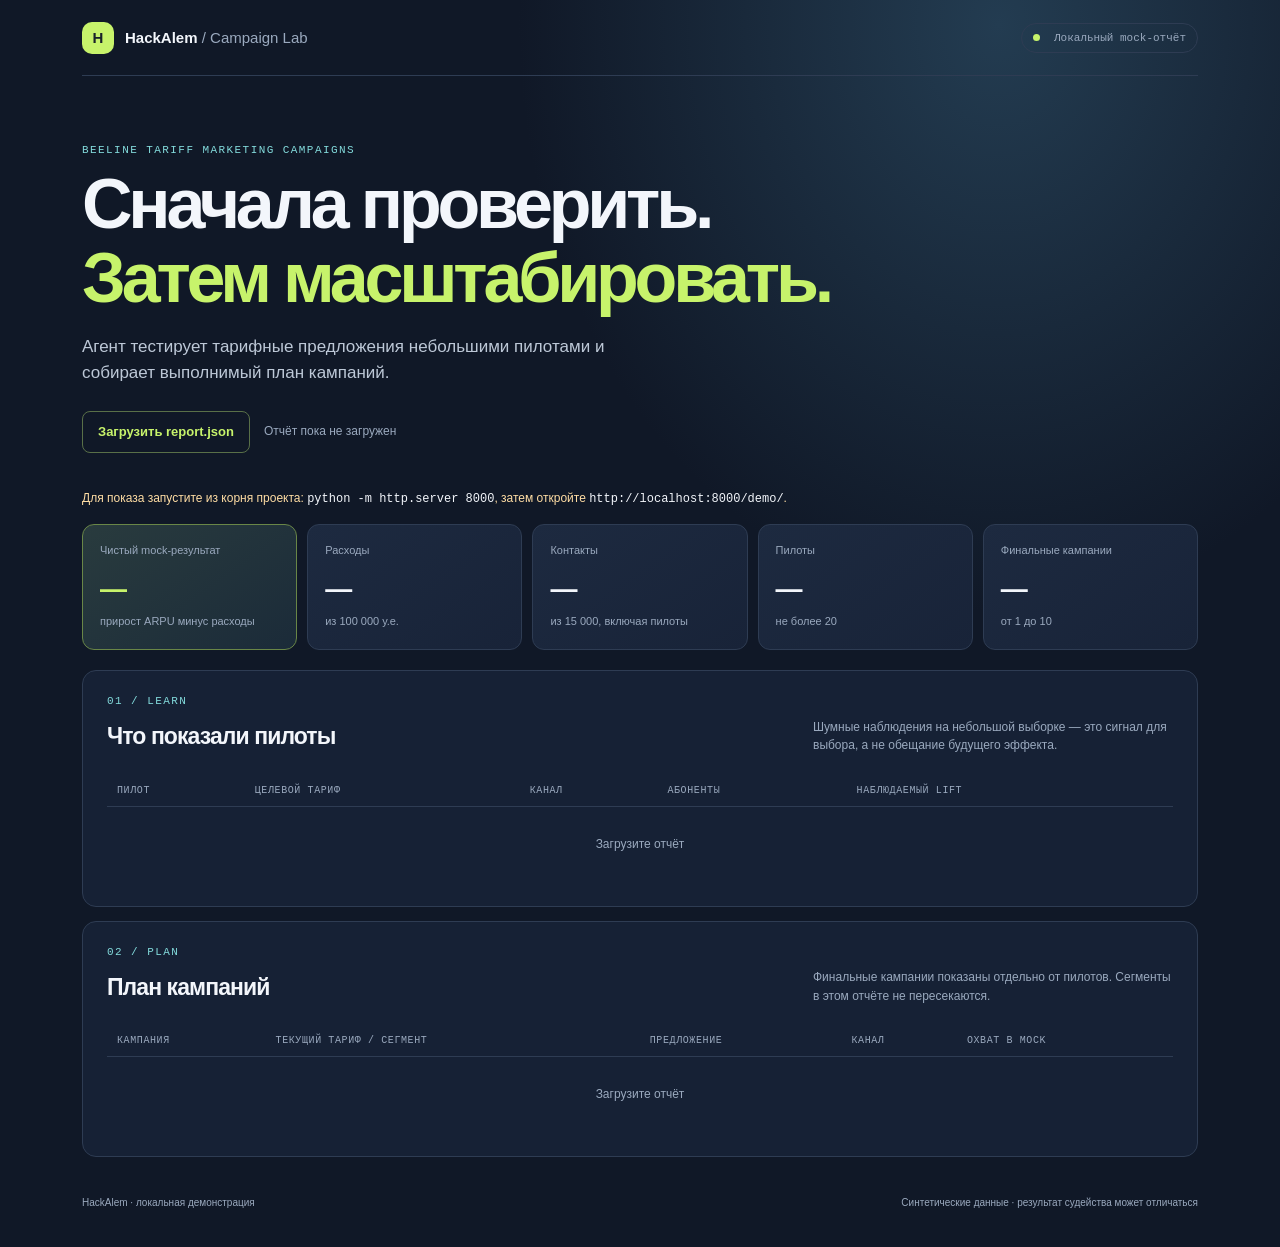
==== demo/index.html @ 5e417951 "docs: add partner validation demo and pitch" ====
<!doctype html>
<html lang="ru">
<head>
  <meta charset="utf-8">
  <meta name="viewport" content="width=device-width, initial-scale=1">
  <meta name="theme-color" content="#101827">
  <title>HackAlem · Tariff Campaign Demo</title>
  <link rel="stylesheet" href="style.css">
  <script src="app.js" defer></script>
</head>
<body>
  <main class="shell">
    <header class="topbar">
      <a class="brand" href="#top" aria-label="HackAlem demo home">
        <span class="brand-mark">H</span><span>HackAlem <span class="muted">/ Campaign Lab</span></span>
      </a>
      <span class="local-badge"><i></i> Локальный mock-отчёт</span>
    </header>

    <section class="intro" id="top">
      <p class="eyebrow">BEELINE TARIFF MARKETING CAMPAIGNS</p>
      <h1>Сначала проверить.<br><em>Затем масштабировать.</em></h1>
      <p class="lede">Агент тестирует тарифные предложения небольшими пилотами и собирает выполнимый план кампаний.</p>
      <div class="report-controls">
        <label class="file-button">Загрузить report.json<input id="report-file" type="file" accept="application/json,.json"></label>
        <span id="report-meta" class="muted">Загружаю artifacts/report.json…</span>
      </div>
    </section>

    <section id="notice" class="notice" role="status">Для показа запустите из корня проекта: <code>python -m http.server 8000</code>, затем откройте <code>http://localhost:8000/demo/</code>.</section>

    <section class="metric-grid" aria-label="Итоговые показатели">
      <article class="metric featured"><span>Чистый mock-результат</span><strong id="net">—</strong><small>прирост ARPU минус расходы</small></article>
      <article class="metric"><span>Расходы</span><strong id="cost">—</strong><small>из 100 000 у.е.</small></article>
      <article class="metric"><span>Контакты</span><strong id="contacts">—</strong><small>из 15 000, включая пилоты</small></article>
      <article class="metric"><span>Пилоты</span><strong id="pilots">—</strong><small>не более 20</small></article>
      <article class="metric"><span>Финальные кампании</span><strong id="campaign-count">—</strong><small>от 1 до 10</small></article>
    </section>

    <section class="panel">
      <div class="section-head"><div><p class="eyebrow">01 / LEARN</p><h2>Что показали пилоты</h2></div><p>Шумные наблюдения на небольшой выборке — это сигнал для выбора, а не обещание будущего эффекта.</p></div>
      <div class="table-wrap"><table><thead><tr><th>Пилот</th><th>Целевой тариф</th><th>Канал</th><th>Абоненты</th><th>Наблюдаемый lift</th></tr></thead><tbody id="pilot-rows"><tr><td colspan="5" class="empty">Загрузите отчёт</td></tr></tbody></table></div>
    </section>

    <section class="panel">
      <div class="section-head"><div><p class="eyebrow">02 / PLAN</p><h2>План кампаний</h2></div><p>Финальные кампании показаны отдельно от пилотов. Сегменты в этом отчёте не пересекаются.</p></div>
      <div class="table-wrap"><table><thead><tr><th>Кампания</th><th>Текущий тариф / сегмент</th><th>Предложение</th><th>Канал</th><th>Охват в mock</th></tr></thead><tbody id="campaign-rows"><tr><td colspan="5" class="empty">Загрузите отчёт</td></tr></tbody></table></div>
    </section>

    <footer><span>HackAlem · локальная демонстрация</span><span>Синтетические данные · результат судейства может отличаться</span></footer>
  </main>
</body>
</html>
---- demo/style.css ----
:root{color-scheme:dark;--bg:#101827;--panel:#182338;--panel2:#1d2a40;--line:#2e3c53;--text:#f3f6fb;--muted:#9aa9be;--lime:#c7f36b;--cyan:#83dbdc;--red:#ff9c91;--mono:'DM Mono',monospace;--sans:'Manrope',sans-serif}
*{box-sizing:border-box}body{margin:0;background:radial-gradient(ellipse at 78% 2%,#233c51 0,transparent 34%),var(--bg);color:var(--text);font:15px/1.55 var(--sans)}.shell{max-width:1180px;margin:auto;padding:0 32px}.topbar{height:76px;display:flex;align-items:center;justify-content:space-between;border-bottom:1px solid var(--line)}.brand{display:flex;gap:11px;align-items:center;color:var(--text);font-weight:800;text-decoration:none}.brand-mark{width:32px;height:32px;display:grid;place-items:center;background:var(--lime);color:#18212a;border-radius:10px;font-weight:800}.muted{color:var(--muted);font-weight:500}.local-badge{font:11px var(--mono);color:var(--muted);border:1px solid var(--line);padding:8px 11px;border-radius:20px}.local-badge i{display:inline-block;width:7px;height:7px;background:var(--lime);border-radius:50%;margin-right:7px}.intro{padding:68px 0 36px;max-width:760px}.eyebrow{font:11px var(--mono);letter-spacing:.13em;color:var(--cyan);margin:0 0 12px}.intro h1{font-size:clamp(38px,7vw,70px);line-height:1.05;letter-spacing:-.06em;margin:0}.intro h1 em{font-style:normal;color:var(--lime)}.lede{color:#bdc8d7;font-size:17px;max-width:590px;margin:19px 0}.report-controls{display:flex;align-items:center;gap:14px;margin-top:24px}.file-button{cursor:pointer;display:inline-block;padding:10px 15px;border:1px solid #597048;border-radius:8px;color:var(--lime);font-size:13px;font-weight:700}.file-button:hover{background:#27364a}.file-button input{position:absolute;width:1px;height:1px;opacity:0}.report-controls .muted{font-size:12px}.notice{display:none;margin:0 0 16px;color:#ffdda4;font-size:12px}.notice.visible{display:block}.notice code{font-family:var(--mono);color:var(--text)}.metric-grid{display:grid;grid-template-columns:repeat(5,1fr);gap:10px;margin:0 0 20px}.metric{min-height:126px;padding:17px;background:linear-gradient(145deg,var(--panel2),var(--panel));border:1px solid var(--line);border-radius:12px}.metric span,.metric small{display:block;color:var(--muted);font-size:11px}.metric strong{display:block;font-size:27px;letter-spacing:-.04em;margin:10px 0 2px}.metric.featured{border-color:#698647;background:linear-gradient(145deg,#293b3e,#1b2b39)}.metric.featured strong{color:var(--lime)}.panel{background:rgba(24,35,56,.86);border:1px solid var(--line);border-radius:14px;padding:24px;margin:14px 0}.section-head{display:flex;justify-content:space-between;align-items:end;gap:28px;margin-bottom:20px}.section-head h2{margin:0;font-size:23px;letter-spacing:-.04em}.section-head>p{color:var(--muted);font-size:12px;max-width:360px;margin:0}.table-wrap{overflow-x:auto}table{border-collapse:collapse;width:100%;min-width:700px;text-align:left}th{padding:10px;color:var(--muted);font:10px var(--mono);font-weight:400;border-bottom:1px solid var(--line);text-transform:uppercase;letter-spacing:.06em}td{padding:12px 10px;border-bottom:1px solid #26354a;font-size:12px}tbody tr:last-child td{border-bottom:0}.empty{text-align:center;color:var(--muted);padding:28px}.pill{display:inline-block;border:1px solid var(--line);border-radius:20px;padding:3px 8px;color:var(--cyan);font:10px var(--mono)}.positive{color:var(--lime)}.negative{color:var(--red)}footer{display:flex;justify-content:space-between;gap:15px;padding:24px 0 35px;color:var(--muted);font-size:10px}
@media(max-width:900px){.metric-grid{grid-template-columns:repeat(3,1fr)}}@media(max-width:600px){.shell{padding:0 16px}.topbar{height:64px}.brand{font-size:12px}.local-badge{font-size:9px}.intro{padding:48px 0 28px}.lede{font-size:15px}.metric-grid{grid-template-columns:repeat(2,1fr)}.metric{min-height:112px;padding:13px}.metric strong{font-size:22px}.panel{padding:17px 13px}.section-head{display:block}.section-head>p{margin-top:10px}footer{display:block}footer span{display:block;margin-top:4px}}
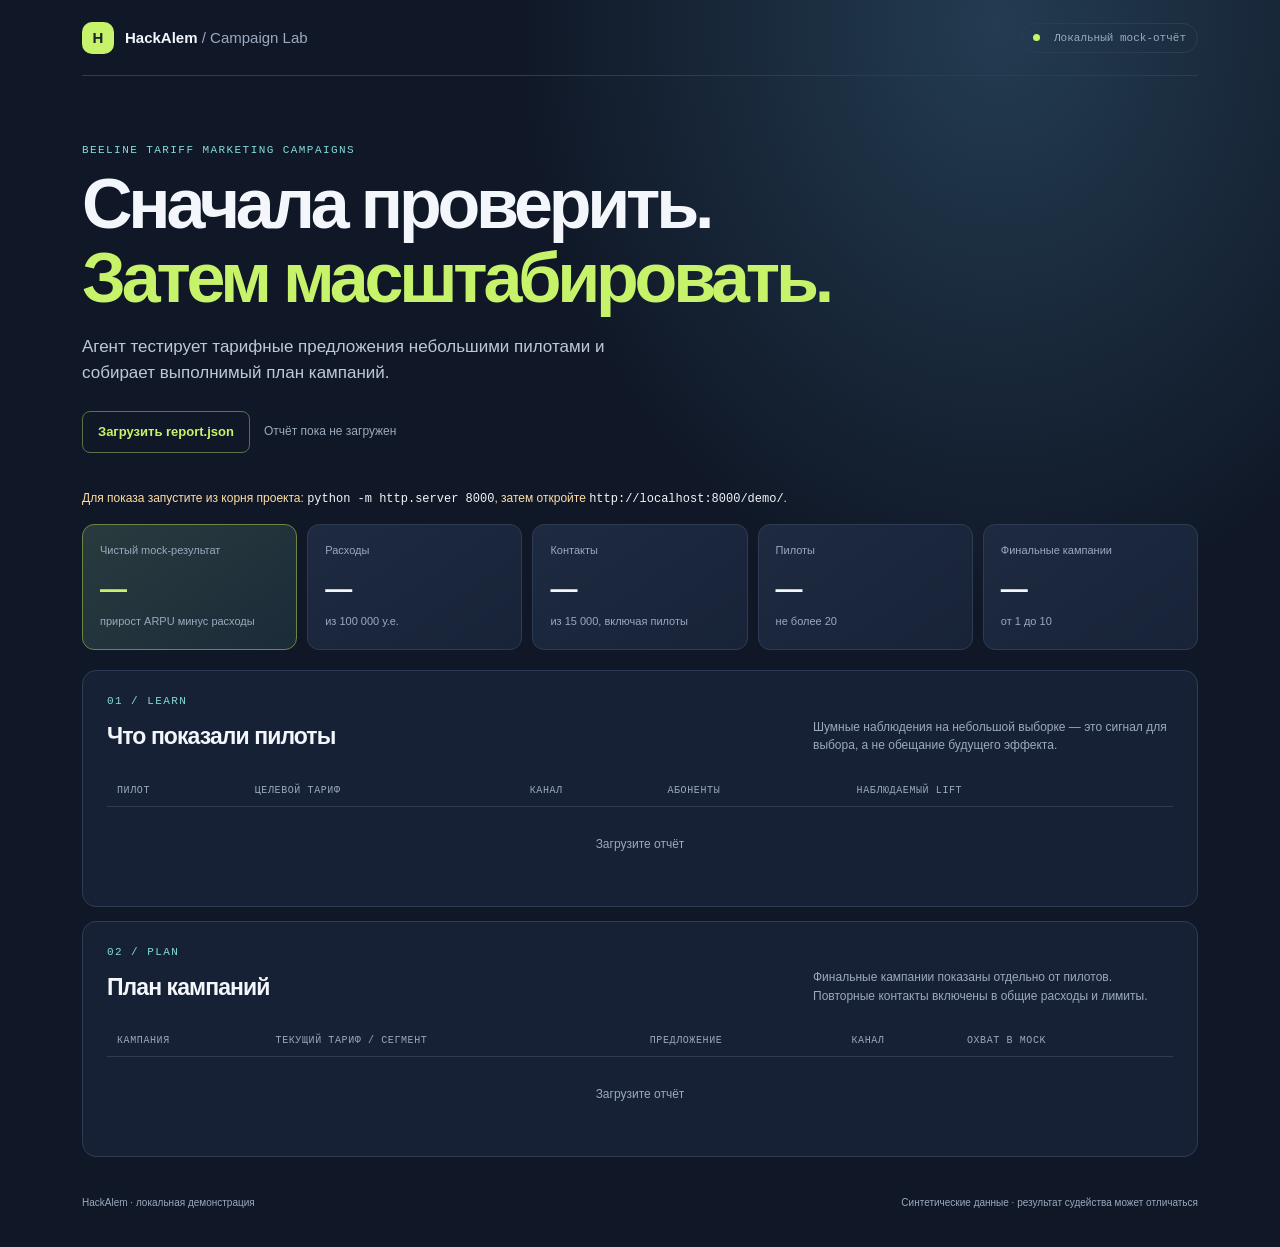
==== commit 36b1dac6: "Validate team integration and explore alternative tariffs after uncertain pilots" ====
--- a/demo/index.html
+++ b/demo/index.html
@@ -43,7 +43,7 @@
     </section>
 
     <section class="panel">
-      <div class="section-head"><div><p class="eyebrow">02 / PLAN</p><h2>План кампаний</h2></div><p>Финальные кампании показаны отдельно от пилотов. Сегменты в этом отчёте не пересекаются.</p></div>
+      <div class="section-head"><div><p class="eyebrow">02 / PLAN</p><h2>План кампаний</h2></div><p>Финальные кампании показаны отдельно от пилотов. Повторные контакты включены в общие расходы и лимиты.</p></div>
       <div class="table-wrap"><table><thead><tr><th>Кампания</th><th>Текущий тариф / сегмент</th><th>Предложение</th><th>Канал</th><th>Охват в mock</th></tr></thead><tbody id="campaign-rows"><tr><td colspan="5" class="empty">Загрузите отчёт</td></tr></tbody></table></div>
     </section>
 
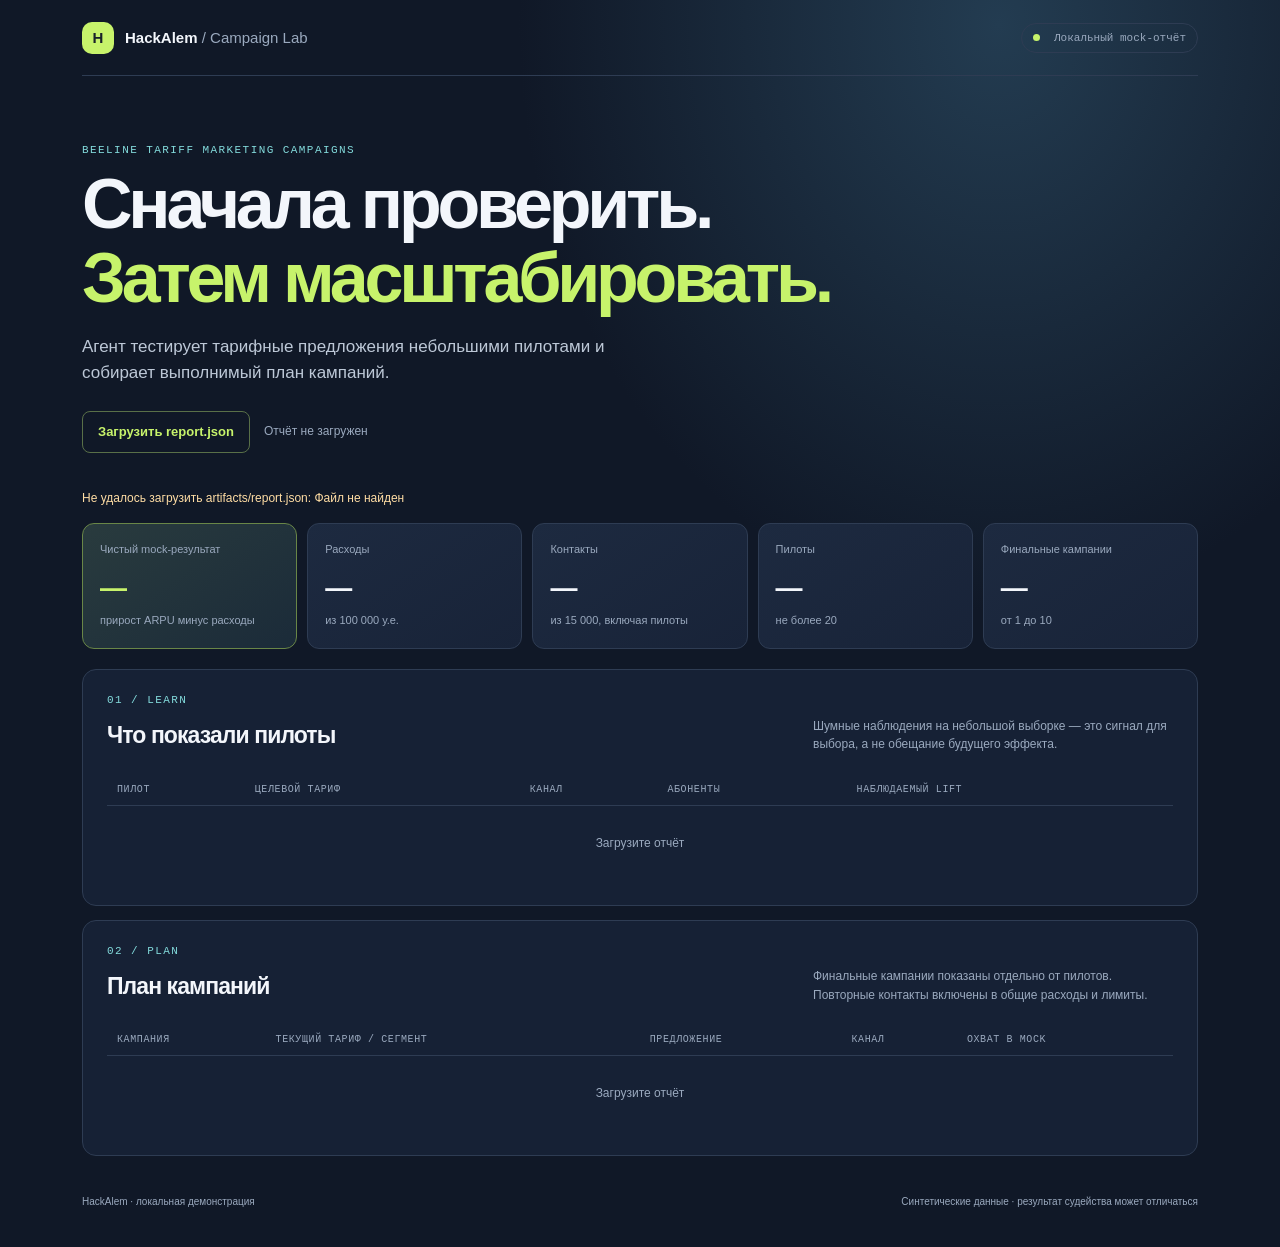
==== commit 2b79afed: "test: validate overlap scoring and harden demo errors" ====
--- a/demo/index.html
+++ b/demo/index.html
@@ -4,6 +4,7 @@
   <meta charset="utf-8">
   <meta name="viewport" content="width=device-width, initial-scale=1">
   <meta name="theme-color" content="#101827">
+  <link rel="icon" href="data:,">
   <title>HackAlem · Tariff Campaign Demo</title>
   <link rel="stylesheet" href="style.css">
   <script src="app.js" defer></script>
@@ -23,7 +24,7 @@
       <p class="lede">Агент тестирует тарифные предложения небольшими пилотами и собирает выполнимый план кампаний.</p>
       <div class="report-controls">
         <label class="file-button">Загрузить report.json<input id="report-file" type="file" accept="application/json,.json"></label>
-        <span id="report-meta" class="muted">Загружаю artifacts/report.json…</span>
+        <span id="report-meta" class="muted" aria-live="polite">Загружаю artifacts/report.json…</span>
       </div>
     </section>
 
--- a/demo/style.css
+++ b/demo/style.css
@@ -1,3 +1,4 @@
 :root{color-scheme:dark;--bg:#101827;--panel:#182338;--panel2:#1d2a40;--line:#2e3c53;--text:#f3f6fb;--muted:#9aa9be;--lime:#c7f36b;--cyan:#83dbdc;--red:#ff9c91;--mono:'DM Mono',monospace;--sans:'Manrope',sans-serif}
+.file-button:focus-within,.brand:focus-visible{outline:3px solid var(--cyan);outline-offset:3px}
 *{box-sizing:border-box}body{margin:0;background:radial-gradient(ellipse at 78% 2%,#233c51 0,transparent 34%),var(--bg);color:var(--text);font:15px/1.55 var(--sans)}.shell{max-width:1180px;margin:auto;padding:0 32px}.topbar{height:76px;display:flex;align-items:center;justify-content:space-between;border-bottom:1px solid var(--line)}.brand{display:flex;gap:11px;align-items:center;color:var(--text);font-weight:800;text-decoration:none}.brand-mark{width:32px;height:32px;display:grid;place-items:center;background:var(--lime);color:#18212a;border-radius:10px;font-weight:800}.muted{color:var(--muted);font-weight:500}.local-badge{font:11px var(--mono);color:var(--muted);border:1px solid var(--line);padding:8px 11px;border-radius:20px}.local-badge i{display:inline-block;width:7px;height:7px;background:var(--lime);border-radius:50%;margin-right:7px}.intro{padding:68px 0 36px;max-width:760px}.eyebrow{font:11px var(--mono);letter-spacing:.13em;color:var(--cyan);margin:0 0 12px}.intro h1{font-size:clamp(38px,7vw,70px);line-height:1.05;letter-spacing:-.06em;margin:0}.intro h1 em{font-style:normal;color:var(--lime)}.lede{color:#bdc8d7;font-size:17px;max-width:590px;margin:19px 0}.report-controls{display:flex;align-items:center;gap:14px;margin-top:24px}.file-button{cursor:pointer;display:inline-block;padding:10px 15px;border:1px solid #597048;border-radius:8px;color:var(--lime);font-size:13px;font-weight:700}.file-button:hover{background:#27364a}.file-button input{position:absolute;width:1px;height:1px;opacity:0}.report-controls .muted{font-size:12px}.notice{display:none;margin:0 0 16px;color:#ffdda4;font-size:12px}.notice.visible{display:block}.notice code{font-family:var(--mono);color:var(--text)}.metric-grid{display:grid;grid-template-columns:repeat(5,1fr);gap:10px;margin:0 0 20px}.metric{min-height:126px;padding:17px;background:linear-gradient(145deg,var(--panel2),var(--panel));border:1px solid var(--line);border-radius:12px}.metric span,.metric small{display:block;color:var(--muted);font-size:11px}.metric strong{display:block;font-size:27px;letter-spacing:-.04em;margin:10px 0 2px}.metric.featured{border-color:#698647;background:linear-gradient(145deg,#293b3e,#1b2b39)}.metric.featured strong{color:var(--lime)}.panel{background:rgba(24,35,56,.86);border:1px solid var(--line);border-radius:14px;padding:24px;margin:14px 0}.section-head{display:flex;justify-content:space-between;align-items:end;gap:28px;margin-bottom:20px}.section-head h2{margin:0;font-size:23px;letter-spacing:-.04em}.section-head>p{color:var(--muted);font-size:12px;max-width:360px;margin:0}.table-wrap{overflow-x:auto}table{border-collapse:collapse;width:100%;min-width:700px;text-align:left}th{padding:10px;color:var(--muted);font:10px var(--mono);font-weight:400;border-bottom:1px solid var(--line);text-transform:uppercase;letter-spacing:.06em}td{padding:12px 10px;border-bottom:1px solid #26354a;font-size:12px}tbody tr:last-child td{border-bottom:0}.empty{text-align:center;color:var(--muted);padding:28px}.pill{display:inline-block;border:1px solid var(--line);border-radius:20px;padding:3px 8px;color:var(--cyan);font:10px var(--mono)}.positive{color:var(--lime)}.negative{color:var(--red)}footer{display:flex;justify-content:space-between;gap:15px;padding:24px 0 35px;color:var(--muted);font-size:10px}
 @media(max-width:900px){.metric-grid{grid-template-columns:repeat(3,1fr)}}@media(max-width:600px){.shell{padding:0 16px}.topbar{height:64px}.brand{font-size:12px}.local-badge{font-size:9px}.intro{padding:48px 0 28px}.lede{font-size:15px}.metric-grid{grid-template-columns:repeat(2,1fr)}.metric{min-height:112px;padding:13px}.metric strong{font-size:22px}.panel{padding:17px 13px}.section-head{display:block}.section-head>p{margin-top:10px}footer{display:block}footer span{display:block;margin-top:4px}}
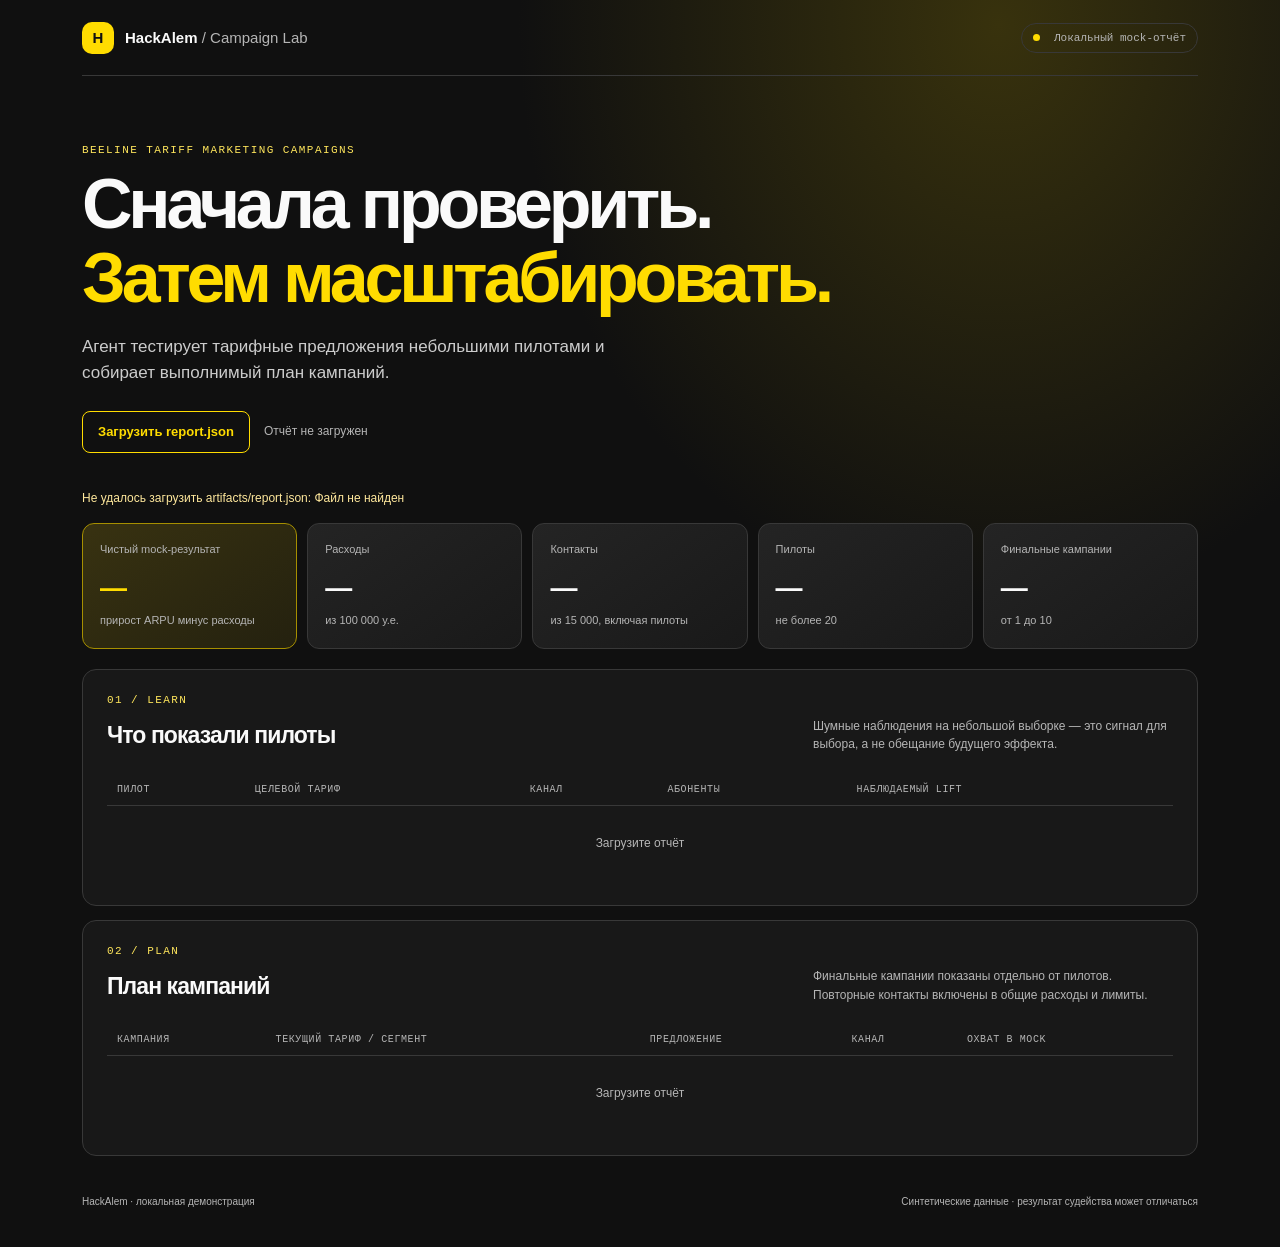
==== commit 2136a44b: "Style campaign demo with Beeline-inspired yellow and black palette" ====
--- a/demo/index.html
+++ b/demo/index.html
@@ -3,7 +3,7 @@
 <head>
   <meta charset="utf-8">
   <meta name="viewport" content="width=device-width, initial-scale=1">
-  <meta name="theme-color" content="#101827">
+  <meta name="theme-color" content="#101010">
   <link rel="icon" href="data:,">
   <title>HackAlem · Tariff Campaign Demo</title>
   <link rel="stylesheet" href="style.css">
--- a/demo/style.css
+++ b/demo/style.css
@@ -1,4 +1,4 @@
-:root{color-scheme:dark;--bg:#101827;--panel:#182338;--panel2:#1d2a40;--line:#2e3c53;--text:#f3f6fb;--muted:#9aa9be;--lime:#c7f36b;--cyan:#83dbdc;--red:#ff9c91;--mono:'DM Mono',monospace;--sans:'Manrope',sans-serif}
+:root{color-scheme:dark;--bg:#101010;--panel:#191919;--panel2:#242424;--line:#383838;--text:#fafafa;--muted:#b5b5b5;--lime:#ffdc00;--cyan:#ffe65c;--red:#ff9292;--mono:'DM Mono',monospace;--sans:'Manrope',sans-serif}
 .file-button:focus-within,.brand:focus-visible{outline:3px solid var(--cyan);outline-offset:3px}
-*{box-sizing:border-box}body{margin:0;background:radial-gradient(ellipse at 78% 2%,#233c51 0,transparent 34%),var(--bg);color:var(--text);font:15px/1.55 var(--sans)}.shell{max-width:1180px;margin:auto;padding:0 32px}.topbar{height:76px;display:flex;align-items:center;justify-content:space-between;border-bottom:1px solid var(--line)}.brand{display:flex;gap:11px;align-items:center;color:var(--text);font-weight:800;text-decoration:none}.brand-mark{width:32px;height:32px;display:grid;place-items:center;background:var(--lime);color:#18212a;border-radius:10px;font-weight:800}.muted{color:var(--muted);font-weight:500}.local-badge{font:11px var(--mono);color:var(--muted);border:1px solid var(--line);padding:8px 11px;border-radius:20px}.local-badge i{display:inline-block;width:7px;height:7px;background:var(--lime);border-radius:50%;margin-right:7px}.intro{padding:68px 0 36px;max-width:760px}.eyebrow{font:11px var(--mono);letter-spacing:.13em;color:var(--cyan);margin:0 0 12px}.intro h1{font-size:clamp(38px,7vw,70px);line-height:1.05;letter-spacing:-.06em;margin:0}.intro h1 em{font-style:normal;color:var(--lime)}.lede{color:#bdc8d7;font-size:17px;max-width:590px;margin:19px 0}.report-controls{display:flex;align-items:center;gap:14px;margin-top:24px}.file-button{cursor:pointer;display:inline-block;padding:10px 15px;border:1px solid #597048;border-radius:8px;color:var(--lime);font-size:13px;font-weight:700}.file-button:hover{background:#27364a}.file-button input{position:absolute;width:1px;height:1px;opacity:0}.report-controls .muted{font-size:12px}.notice{display:none;margin:0 0 16px;color:#ffdda4;font-size:12px}.notice.visible{display:block}.notice code{font-family:var(--mono);color:var(--text)}.metric-grid{display:grid;grid-template-columns:repeat(5,1fr);gap:10px;margin:0 0 20px}.metric{min-height:126px;padding:17px;background:linear-gradient(145deg,var(--panel2),var(--panel));border:1px solid var(--line);border-radius:12px}.metric span,.metric small{display:block;color:var(--muted);font-size:11px}.metric strong{display:block;font-size:27px;letter-spacing:-.04em;margin:10px 0 2px}.metric.featured{border-color:#698647;background:linear-gradient(145deg,#293b3e,#1b2b39)}.metric.featured strong{color:var(--lime)}.panel{background:rgba(24,35,56,.86);border:1px solid var(--line);border-radius:14px;padding:24px;margin:14px 0}.section-head{display:flex;justify-content:space-between;align-items:end;gap:28px;margin-bottom:20px}.section-head h2{margin:0;font-size:23px;letter-spacing:-.04em}.section-head>p{color:var(--muted);font-size:12px;max-width:360px;margin:0}.table-wrap{overflow-x:auto}table{border-collapse:collapse;width:100%;min-width:700px;text-align:left}th{padding:10px;color:var(--muted);font:10px var(--mono);font-weight:400;border-bottom:1px solid var(--line);text-transform:uppercase;letter-spacing:.06em}td{padding:12px 10px;border-bottom:1px solid #26354a;font-size:12px}tbody tr:last-child td{border-bottom:0}.empty{text-align:center;color:var(--muted);padding:28px}.pill{display:inline-block;border:1px solid var(--line);border-radius:20px;padding:3px 8px;color:var(--cyan);font:10px var(--mono)}.positive{color:var(--lime)}.negative{color:var(--red)}footer{display:flex;justify-content:space-between;gap:15px;padding:24px 0 35px;color:var(--muted);font-size:10px}
+*{box-sizing:border-box}body{margin:0;background:radial-gradient(ellipse at 78% 2%,#38320d 0,transparent 34%),var(--bg);color:var(--text);font:15px/1.55 var(--sans)}.shell{max-width:1180px;margin:auto;padding:0 32px}.topbar{height:76px;display:flex;align-items:center;justify-content:space-between;border-bottom:1px solid var(--line)}.brand{display:flex;gap:11px;align-items:center;color:var(--text);font-weight:800;text-decoration:none}.brand-mark{width:32px;height:32px;display:grid;place-items:center;background:var(--lime);color:#101010;border-radius:10px;font-weight:800}.muted{color:var(--muted);font-weight:500}.local-badge{font:11px var(--mono);color:var(--muted);border:1px solid var(--line);padding:8px 11px;border-radius:20px}.local-badge i{display:inline-block;width:7px;height:7px;background:var(--lime);border-radius:50%;margin-right:7px}.intro{padding:68px 0 36px;max-width:760px}.eyebrow{font:11px var(--mono);letter-spacing:.13em;color:var(--cyan);margin:0 0 12px}.intro h1{font-size:clamp(38px,7vw,70px);line-height:1.05;letter-spacing:-.06em;margin:0}.intro h1 em{font-style:normal;color:var(--lime)}.lede{color:#cccccc;font-size:17px;max-width:590px;margin:19px 0}.report-controls{display:flex;align-items:center;gap:14px;margin-top:24px}.file-button{cursor:pointer;display:inline-block;padding:10px 15px;border:1px solid #ffdc00;border-radius:8px;color:var(--lime);font-size:13px;font-weight:700}.file-button:hover{background:#353015}.file-button input{position:absolute;width:1px;height:1px;opacity:0}.report-controls .muted{font-size:12px}.notice{display:none;margin:0 0 16px;color:#ffe89c;font-size:12px}.notice.visible{display:block}.notice code{font-family:var(--mono);color:var(--text)}.metric-grid{display:grid;grid-template-columns:repeat(5,1fr);gap:10px;margin:0 0 20px}.metric{min-height:126px;padding:17px;background:linear-gradient(145deg,var(--panel2),var(--panel));border:1px solid var(--line);border-radius:12px}.metric span,.metric small{display:block;color:var(--muted);font-size:11px}.metric strong{display:block;font-size:27px;letter-spacing:-.04em;margin:10px 0 2px}.metric.featured{border-color:#a68f00;background:linear-gradient(145deg,#383211,#24210f)}.metric.featured strong{color:var(--lime)}.panel{background:rgba(25,25,25,.94);border:1px solid var(--line);border-radius:14px;padding:24px;margin:14px 0}.section-head{display:flex;justify-content:space-between;align-items:end;gap:28px;margin-bottom:20px}.section-head h2{margin:0;font-size:23px;letter-spacing:-.04em}.section-head>p{color:var(--muted);font-size:12px;max-width:360px;margin:0}.table-wrap{overflow-x:auto}table{border-collapse:collapse;width:100%;min-width:700px;text-align:left}th{padding:10px;color:var(--muted);font:10px var(--mono);font-weight:400;border-bottom:1px solid var(--line);text-transform:uppercase;letter-spacing:.06em}td{padding:12px 10px;border-bottom:1px solid #303030;font-size:12px}tbody tr:last-child td{border-bottom:0}.empty{text-align:center;color:var(--muted);padding:28px}.pill{display:inline-block;border:1px solid var(--line);border-radius:20px;padding:3px 8px;color:var(--cyan);font:10px var(--mono)}.positive{color:var(--lime)}.negative{color:var(--red)}footer{display:flex;justify-content:space-between;gap:15px;padding:24px 0 35px;color:var(--muted);font-size:10px}
 @media(max-width:900px){.metric-grid{grid-template-columns:repeat(3,1fr)}}@media(max-width:600px){.shell{padding:0 16px}.topbar{height:64px}.brand{font-size:12px}.local-badge{font-size:9px}.intro{padding:48px 0 28px}.lede{font-size:15px}.metric-grid{grid-template-columns:repeat(2,1fr)}.metric{min-height:112px;padding:13px}.metric strong{font-size:22px}.panel{padding:17px 13px}.section-head{display:block}.section-head>p{margin-top:10px}footer{display:block}footer span{display:block;margin-top:4px}}
